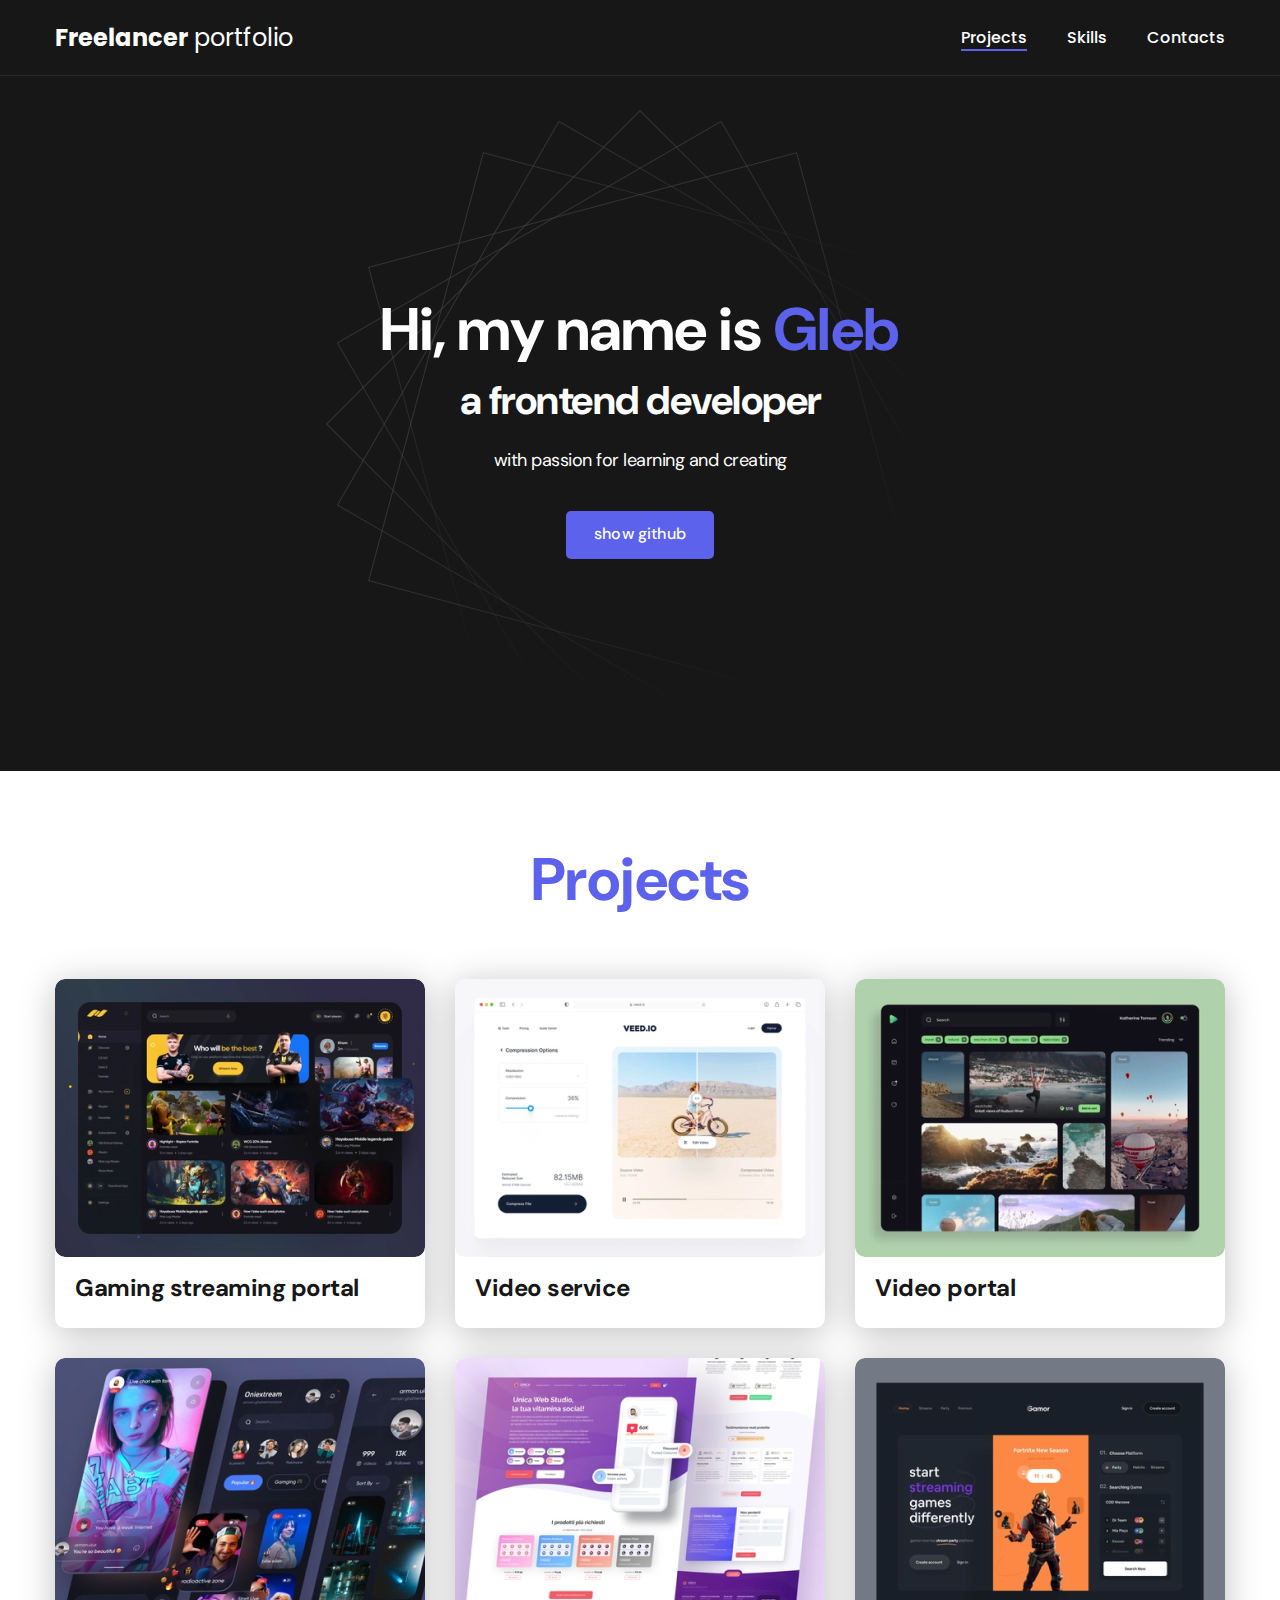
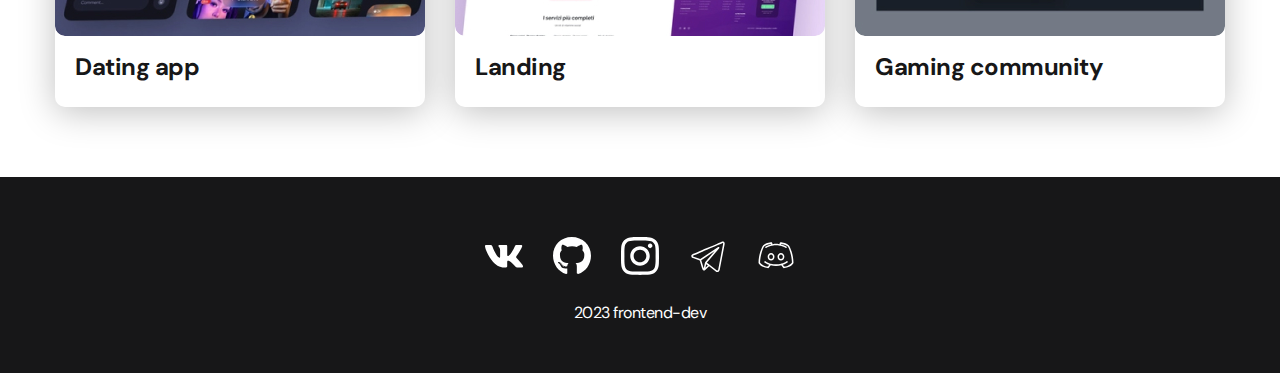
==== index.html @ 5297db78 "first commit" ====
<!DOCTYPE html>
<html lang="en">
<head>
    <meta charset="UTF-8">
    <meta http-equiv="X-UA-Compatible" content="IE=edge">
    <meta name="viewport" content="width=device-width, initial-scale=1.0">
    <title>Freelancer portfolio</title>
    <link rel="stylesheet" href="./css/main.css">
</head>
<body>
    <nav class="nav">
        <div class="container">
            <div class="nav-row">
                <a href="index.html" class="logo"><strong>Freelancer</strong> portfolio</a>
                <ul class="nav-list">
                    <li class="nav-list__item"><a href="./index.html" class="nav-list__link nav-list__link--active">Projects</a></li>
                    <li class="nav-list__item"><a href="./skills.html" class="nav-list__link">Skills</a></li>
                    <li class="nav-list__item"><a href="./contacts.html" class="nav-list__link">Contacts</a></li>
                </ul>
            </div>
        </div>
    </nav>

    <header class="header">
        <div class="header__wrapper">
            <h1 class="header__title">
                <strong>Hi, my name is <em>Gleb</em></strong><br>
                a frontend developer
            </h1>
            <div class="header__text">
                <p>with passion for learning and creating</p>
            </div>
            <a href="https://github.com/glebershov" class="btn">show github</a>
        </div>
    </header>

    <main class="section">
        <div class="container">
            <h2 class="title-1">Projects</h2>
            <ul class="projects">
                <li class="project">
                    <a href="./project-page.html" >
                        <img src="./img/projects/01.jpg" alt="Project img" class="project_img">
                        <h3 class="project_title">Gaming streaming portal</h3>
                    </a>
                </li>
                <li class="project">
                    <a href="./project-page.html" >
                    <img src="./img/projects/02.jpg" alt="Project img" class="project_img">
                    <h3 class="project_title">Video service</h3>
                    </a>
                </li>
                <li class="project">
                    <a href="./project-page.html" >
                    <img src="./img/projects/03.jpg" alt="Project img" class="project_img">
                    <h3 class="project_title">Video portal</h3>
                    </a>
                </li>
                <li class="project">
                    <img src="./img/projects/04.jpg" alt="Project img" class="project_img">
                    <h3 class="project_title">Dating app</h3>
                </li>
                <li class="project">
                    <img src="./img/projects/05.jpg" alt="Project img" class="project_img">
                    <h3 class="project_title">Landing</h3>
                </li>
                <li class="project">
                    <img src="./img/projects/06.jpg" alt="Project img" class="project_img">
                    <h3 class="project_title">Gaming community</h3>
                </li>
            </ul>
        </div>
    </main>

    <footer class="footer">
        <div class="container">
            <div class="footer_wrapper">
                <ul class="social">
                    <li class="social_item"><a href="https://vk.com/00o666o00"><img src="./img/icons/vk.svg" alt="link"></a></li>
                    <li class="social_item"><a href="https://github.com/glebershov"><img src="./img/icons/github.svg" alt="link"></a></li>
                    <li class="social_item"><a href="https://instagram.com/_bles.ssed_?igshid=OGQ5ZDc2ODk2ZA=="><img src="./img/icons/instagram.svg" alt="link"></a></li>
                    <li class="social_item"><a href="https://t.me/blessse3d"><img src="./img/icons/telegram.svg" alt="link"></a></li>
                    <li class="social_item"><a href="https://discordapp.com/users/.blessed/"><img src="./img/icons/discord.svg" alt="link"></a></li>
                </ul>
                <div class="copyright">2023 frontend-dev</div>
            </div>
        </div>
    </footer>
</body>
</html>
---- css/main.css ----
@import "./reset.css";
@import url('https://fonts.googleapis.com/css2?family=DM+Sans:opsz,wght@9..40,400;9..40,500;9..40,700&family=Poppins:wght@400;500;700&display=swap');


/*
font-family: 'DM Sans', sans-serif;
font-family: 'Poppins', sans-serif;
*/

:root {
    --black: #171718;
    --black-border: #26292d; 
    --white: #FFF;
    --purple: #5c62ec;

    --text-color: var(--black);
    --dark-bg: var(--black);
    --dark-border: var(--black-border);
    --header-text: var(--white);
    --accent: var(--purple);
} 

html, body {
    font-family: 'DM Sans', sans-serif;
    letter-spacing: -0.5px;
    color: var(--text-color);
}

.container {
    margin: 0 auto;
    padding: 0 15px;
    max-width: 1200px;
}

.none {
    display: none !important;
}

/* Nav */

.nav {
    padding: 20px 0;
    border-bottom: 1px solid var(--dark-border);
    background-color: var(--dark-bg);
    color: var(--header-text);
    letter-spacing: normal;
}

.nav-row {
    display: flex;
    justify-content: space-between;
    align-items: center;
    column-gap: 30px;
    row-gap: 20px;
    flex-wrap: wrap;
}

.logo {
    color: var(--header-text);
    font-family: 'Poppins', sans-serif;
    font-size: 24px;
}

.logo strong {
    font-weight: 700;
}

.nav-list {
    display: flex;
    align-items: center;
    column-gap: 40px;
    font-size: 16px;
    font-weight: 500;
    font-family: 'Poppins', sans-serif;
}

.nav-list__link {
    color: var(--header-text);
    transition: opacity 0.2s ease-in;
}

.nav-list__link:hover{
    opacity: 0.8;
}

.nav-list__link--active {
    position: relative;
}

.nav-list__link--active::before {
    content: "";


    position: absolute;
    left: 0;
    top: 100%;

    display: block;
    height: 2px;
    width: 100%;
    background-color: var(--accent);
}

/* header */

.header {
    padding: 40px 0;
    min-height: 695px;

    display: flex;
    justify-content: center;
    align-items: center;

    background-color: var(--dark-bg);
    background-image: url('./../img/header-bg.png');
    background-repeat: no-repeat;
    background-size: auto;
    background-position: center center;

    color: var(--header-text);
    text-align: center;

}

.header__wrapper {
    padding: 0 15px;
    max-width: 660px;
}

.header__title {
    margin-bottom: 20px;
    font-size: 40px;
    font-weight: 700;
    line-height: 1.4;
}

.header__title strong {
    font-size: 60px;
    font-weight: 700;
}

.header__title em {
    font-style: normal;
    color: var(--accent);
}

.header__text {
    margin-bottom: 40px;
    font-size: 18px;
    line-height: 1.333;
}

.header__text p + p {
    margin-top: 0.5em;
}

/* Btn */

.btn {
    display: inline-block;
    height: 48px;
    padding: 12px 28px;

    border-radius: 5px;
    background-color: var(--accent);
    color: var(--white);
    letter-spacing: 0.15px;
    font-size: 16px;
    font-weight: 500;

    transition: opacity 0.2s ease-in;
}

.btn:hover {
    opacity: 0.7;
}

.btn:active {
    position: relative;
    top: 2px;
}
/* button-outline */

.btn-outline {
    width: 169px;
    border-radius: 5px;
    padding: 12px 20px;

    border: 1px solid var(--black);
    color: var(--black);
}

/* General */

.section {
    padding: 70px 0;
}

.title-1 {
    margin-bottom: 60px;
    font-size: 60px;
    font-weight: 700;
    line-height: 1.3;
    color: var(--accent);
    text-align: center;
}

/*Projects */

.projects {
    display: flex;
    flex-wrap: wrap;
    column-gap: 30px;
    row-gap: 30px;
}

.project {
    max-width: 370px;
    background-color: var(--white);
    box-shadow: 0px 5px 35px 0px rgba(0, 0, 0, 0.25);
    border-radius: 10px;

}

.project_img {
    border-radius: 10px;
}

.project_title {
    padding: 15px 20px 25px;
    font-weight: 700;
    font-size: 24px;
    line-height: 1.3;
    color: var(--text-color);
}

/* Project details */

.project-details {
    margin: 0 auto;
    max-width: 865px;

    display: flex;
    flex-direction: column;
    align-items: center;

    text-align: center;
}

.project-details__img {
    max-width: 100%;
    margin-bottom: 40px;
    box-shadow: 0px 4px 4px 0px rgba(0, 0, 0, 0.25);
    border-radius: 10px;
}

.project-details__desk {
    font-weight: 700;
    font-size: 24px;
    line-height: 1.3;
    margin-bottom: 30px;
}

/* footer */

.footer {
    padding: 60px 0 50px;
    background-color:var(--dark-bg);
    color:var(--header-text);
}

.footer_wrapper {
    display: flex;
    flex-direction: column;
    align-items: center;
    row-gap: 27px;
}

.social {
    display: flex;
    column-gap: 30px;
    align-items: center;
}

.copyright {
    font-size: 16px;
}

.copyright p + p {
    margin-top: 0.5em;
}
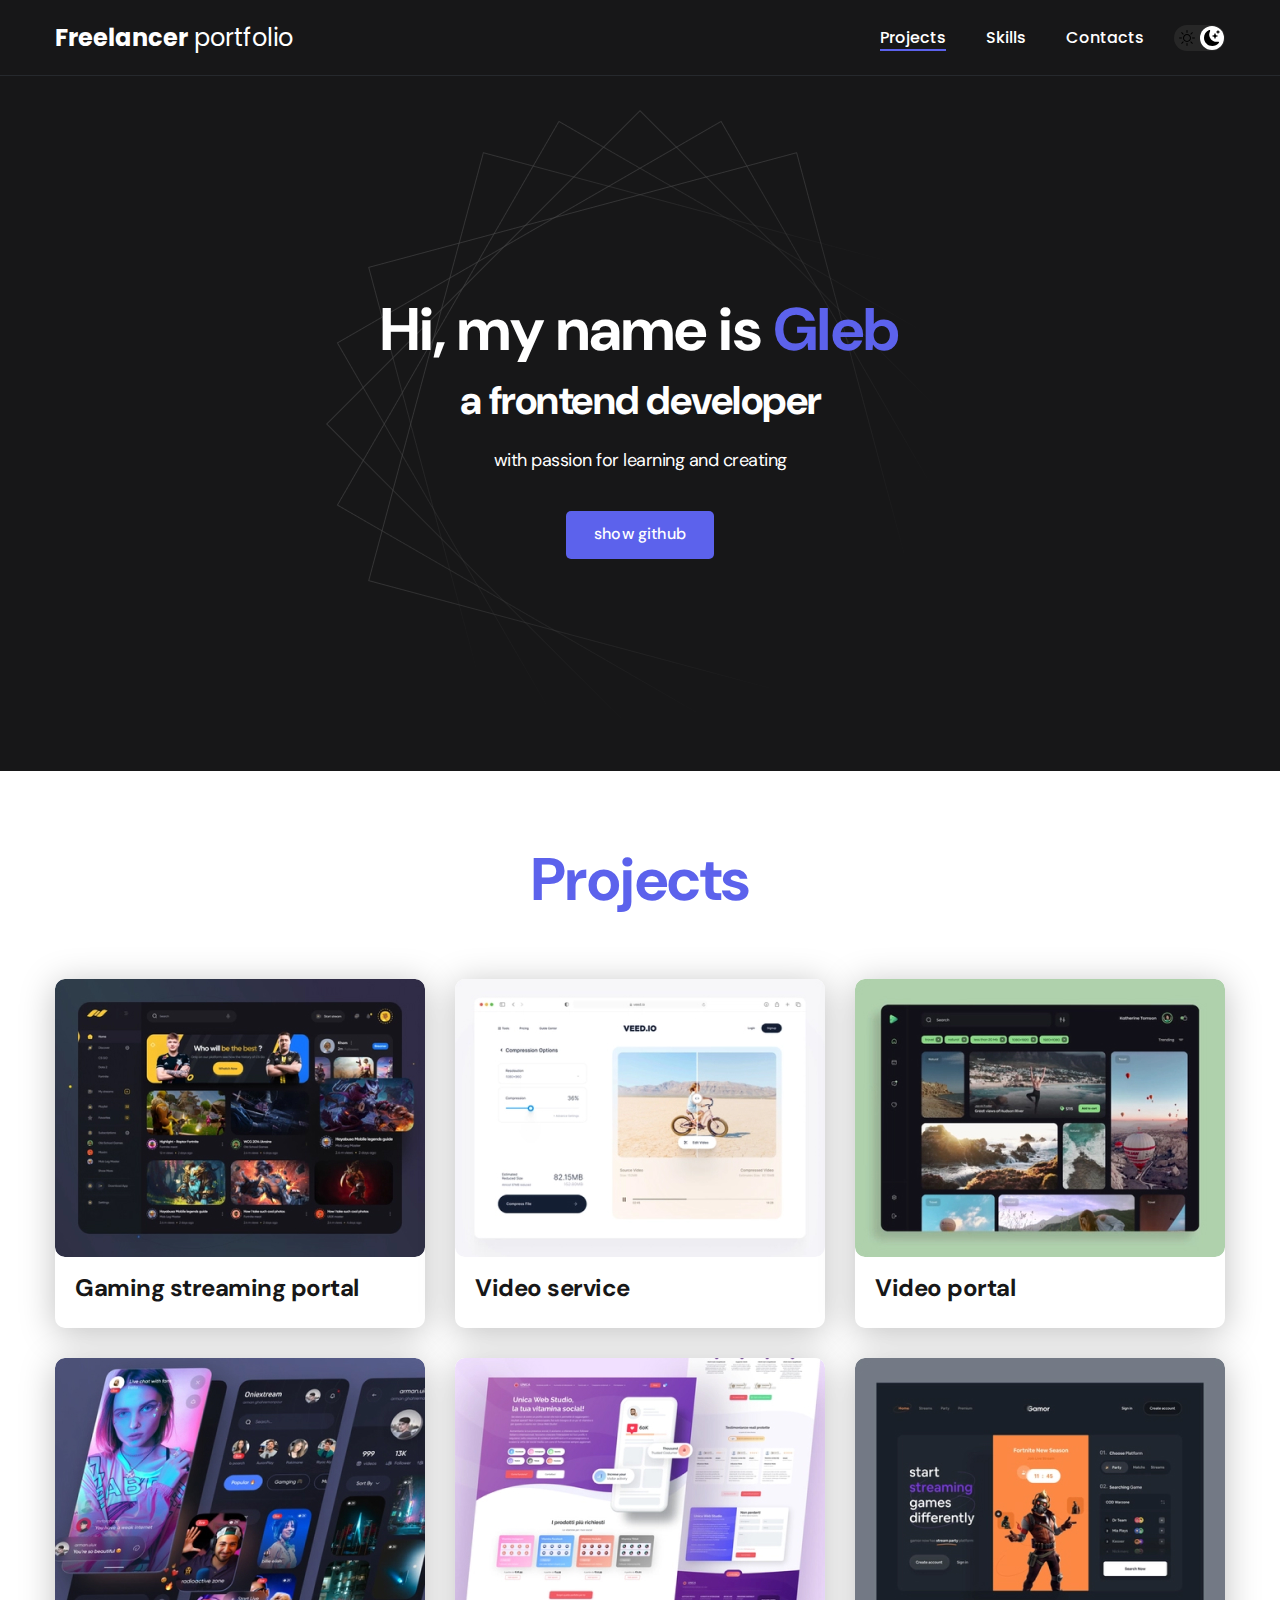
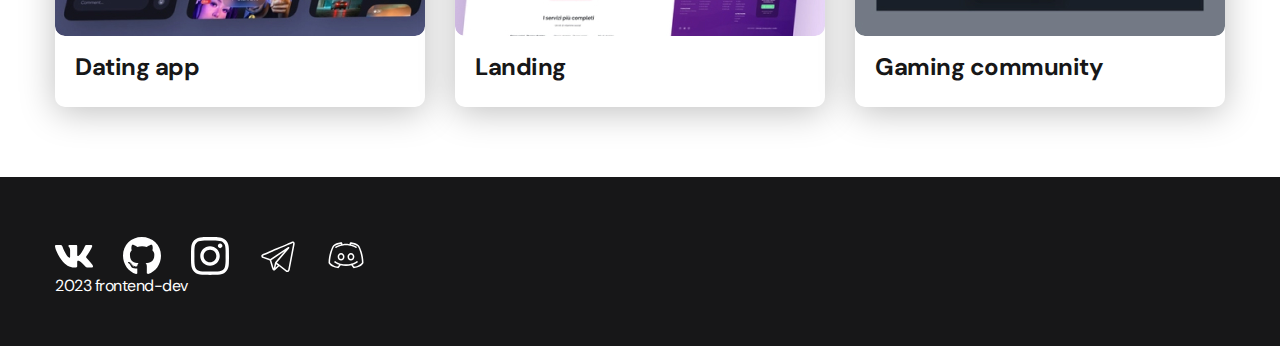
==== commit 4df60ad9: "add dark bg" ====
--- a/index.html
+++ b/index.html
@@ -12,6 +12,10 @@
         <div class="container">
             <div class="nav-row">
                 <a href="index.html" class="logo"><strong>Freelancer</strong> portfolio</a>
+                 <button class="dark-mode-btn dark-mode-btn--active">
+                    <img src="./img/icons/sun.svg" alt="Light mode" class="dark-mode-btn__icon">
+                    <img src="./img/icons/moon.svg" alt="Dark mode" class="dark-mode-btn__icon">
+                 </button>
                 <ul class="nav-list">
                     <li class="nav-list__item"><a href="./index.html" class="nav-list__link nav-list__link--active">Projects</a></li>
                     <li class="nav-list__item"><a href="./skills.html" class="nav-list__link">Skills</a></li>
@@ -86,5 +90,6 @@
             </div>
         </div>
     </footer>
+    <script src="./js/main.js"></script>
 </body>
 </html>--- a/css/main.css
+++ b/css/main.css
@@ -8,6 +8,7 @@
 */
 
 :root {
+    --pureblack: #000;
     --black: #171718;
     --black-border: #26292d; 
     --white: #FFF;
@@ -24,6 +25,9 @@
     font-family: 'DM Sans', sans-serif;
     letter-spacing: -0.5px;
     color: var(--text-color);
+    display: flex;
+    flex-direction: column;
+    height: 100%;
 }
 
 .container {
@@ -35,6 +39,25 @@
 .none {
     display: none !important;
 }
+
+.title-1 {
+    margin-bottom: 60px;
+    font-size: 60px;
+    font-weight: 700;
+    line-height: 1.3;
+    color: var(--accent);
+    text-align: center;
+}
+
+
+.title-2 {
+    margin-bottom: 20px;
+    
+    font-size: 40px;
+    line-height: 1.3;
+    font-weight: 700;
+}
+
 
 /* Nav */
 
@@ -48,7 +71,7 @@
 
 .nav-row {
     display: flex;
-    justify-content: space-between;
+    justify-content: flex-end;
     align-items: center;
     column-gap: 30px;
     row-gap: 20px;
@@ -56,6 +79,7 @@
 }
 
 .logo {
+    margin-right: auto;
     color: var(--header-text);
     font-family: 'Poppins', sans-serif;
     font-size: 24px;
@@ -67,6 +91,7 @@
 
 .nav-list {
     display: flex;
+    flex-wrap: wrap;
     align-items: center;
     column-gap: 40px;
     font-size: 16px;
@@ -99,6 +124,48 @@
     height: 2px;
     width: 100%;
     background-color: var(--accent);
+}
+
+/*Dark mode btn*/
+
+.dark-mode-btn{
+    order: 9;
+    position: relative;
+    display: flex;
+    justify-content: space-between;
+
+    width: 51px;
+    height: 26px;
+    padding: 5px;
+
+    border-radius: 50px;
+    background-color: #272727;
+}
+
+.dark-mode-btn::before {
+    content: "";
+    position: absolute;
+    top: 1px;
+    left: 1px;
+
+
+    display: block;
+    width: 24px;
+    height: 24px;
+
+    border-radius: 50%;
+    background-color: white;
+
+    transition: left 0.2s ease-in; 
+}
+
+.dark-mode-btn--active::before {
+    left: 26px;
+}
+
+.dark-mode-btn__icon {
+    position: relative;
+    z-index: 9;
 }
 
 /* header */
@@ -182,27 +249,32 @@
 /* button-outline */
 
 .btn-outline {
-    width: 169px;
+
+    display: flex;
+    column-gap: 10px;
+    align-items: center;
+
+    height: 48px;
+    padding: 12px 20px;
+    
     border-radius: 5px;
-    padding: 12px 20px;
-
-    border: 1px solid var(--black);
-    color: var(--black);
+    border: 1px solid var(--pureblack);
+    color: var(--pureblack);
+}
+
+.btn-outline:active {
+    position: relative;
+    top: 2px;
+}
+
+.btn-outline:hover {
+    opacity: 0.7;
 }
 
 /* General */
 
 .section {
     padding: 70px 0;
-}
-
-.title-1 {
-    margin-bottom: 60px;
-    font-size: 60px;
-    font-weight: 700;
-    line-height: 1.3;
-    color: var(--accent);
-    text-align: center;
 }
 
 /*Projects */
@@ -212,6 +284,7 @@
     flex-wrap: wrap;
     column-gap: 30px;
     row-gap: 30px;
+    justify-content: center;
 }
 
 .project {
@@ -260,16 +333,37 @@
     line-height: 1.3;
     margin-bottom: 30px;
 }
+/* content list */
+
+.content-list {
+    margin: 0 auto;
+    max-width: 570px;
+    display: flex;
+    flex-direction: column;
+    align-items: center;
+    row-gap: 40px;
+    text-align: center;
+}
+
+.content-list__item {
+    font-size: 18px;
+    line-height: 1.5;
+}
+
+.content-list__item {
+    margin-top: 0.5em;
+}
 
 /* footer */
 
 .footer {
+    margin-top: auto;
     padding: 60px 0 50px;
-    background-color:var(--dark-bg);
-    color:var(--header-text);
-}
-
-.footer_wrapper {
+    background-color: var(--dark-bg);
+    color: var(--header-text);
+}
+
+.footer__wrapper {
     display: flex;
     flex-direction: column;
     align-items: center;
@@ -288,4 +382,81 @@
 
 .copyright p + p {
     margin-top: 0.5em;
-}+}
+
+@media (max-width: 620px) {
+
+    /* Header */
+    .header {
+        min-height: unset;
+    }
+
+    .header__title {
+        font-size: 30px;
+    }
+
+    .header__title strong{
+        font-size: 40px;
+    } 
+
+    /*Nav*/
+    .nav-row {
+        justify-content: space-between;
+    }
+
+    .dark-mode-btn {
+        order: 0;
+    }
+
+    /*General*/
+    .section {
+        padding: 40px 0;
+    }
+
+    .title-1 {
+        font-size: 40px;
+        margin-bottom: 30px;
+    }
+
+    .projects {
+        justify-content: center;
+    }
+
+    .project_title {
+        font-size: 22px;
+    }
+
+    .project-details__desk {
+        font-size: 20px;
+        margin-bottom: 20px;
+    }
+
+    .footer {
+        padding: 40px 0 30px;
+    }
+
+    .footer__wrapper {
+        row-gap: 20px;
+    }
+
+    .social {
+        column-gap: 20px;
+    }
+
+    .social_item {
+        width: 28px;
+    }
+
+    .title-2 {
+        font-size: 30px;
+        margin-bottom: 10px;
+    }
+
+    .content-list {
+        row-gap: 20px;
+    }
+
+    .content-list__item {
+        font-size: 16px;
+    }
+}
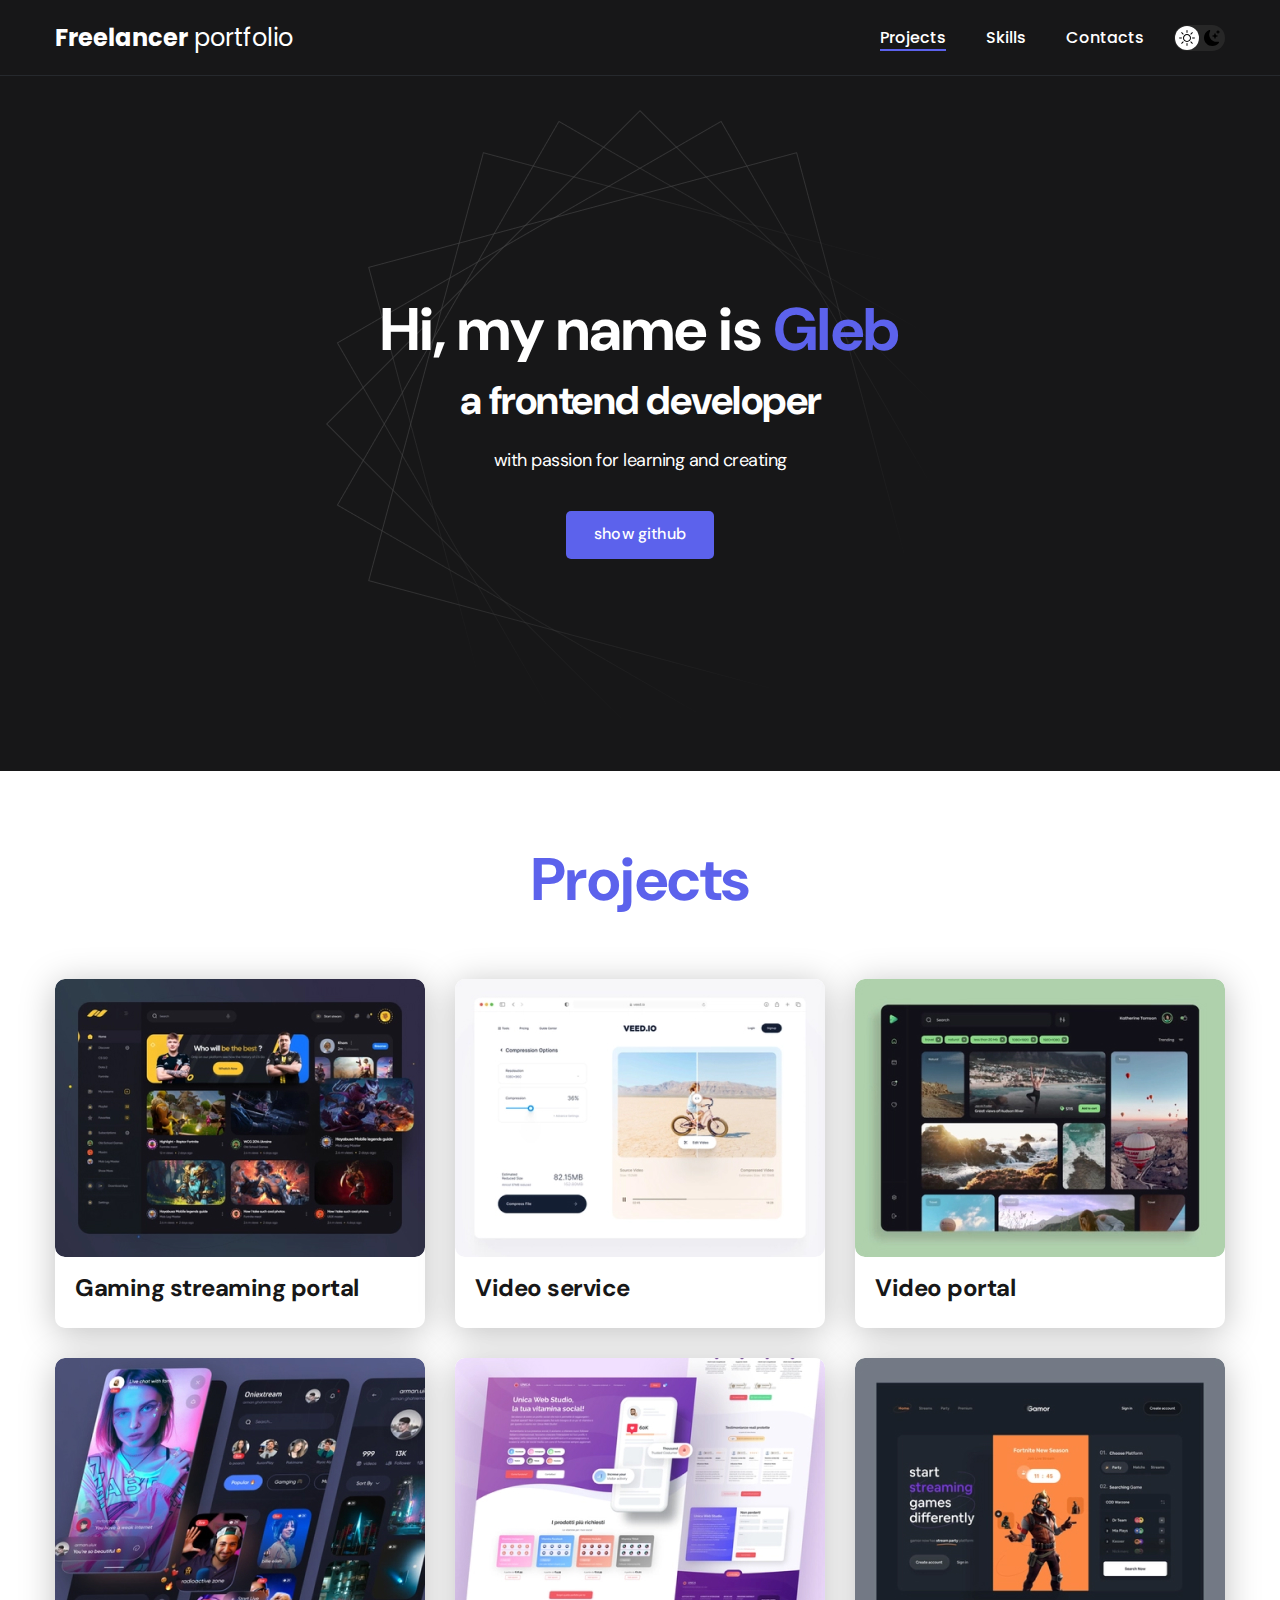
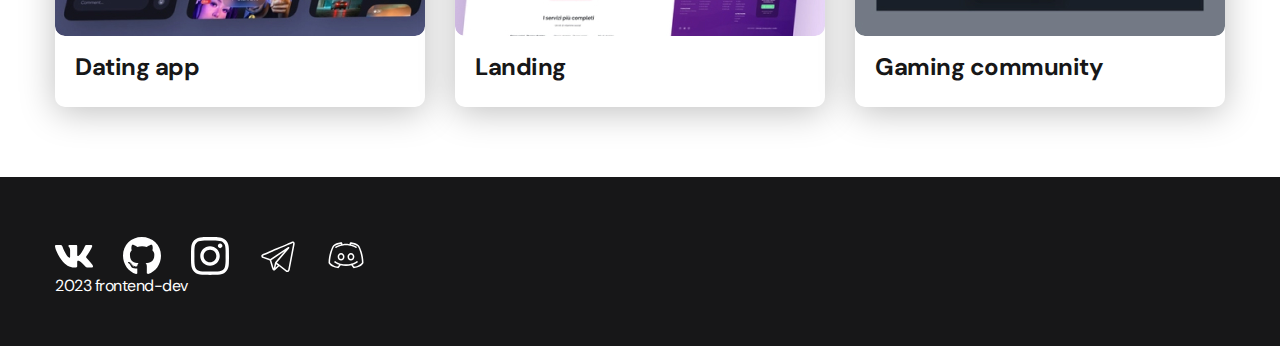
==== commit a5ae0824: "add dark theme" ====
--- a/index.html
+++ b/index.html
@@ -7,15 +7,17 @@
     <title>Freelancer portfolio</title>
     <link rel="stylesheet" href="./css/main.css">
 </head>
-<body>
+<body class="">
     <nav class="nav">
         <div class="container">
             <div class="nav-row">
                 <a href="index.html" class="logo"><strong>Freelancer</strong> portfolio</a>
-                 <button class="dark-mode-btn dark-mode-btn--active">
+
+                <button class="dark-mode-btn">
                     <img src="./img/icons/sun.svg" alt="Light mode" class="dark-mode-btn__icon">
                     <img src="./img/icons/moon.svg" alt="Dark mode" class="dark-mode-btn__icon">
-                 </button>
+                </button>
+
                 <ul class="nav-list">
                     <li class="nav-list__item"><a href="./index.html" class="nav-list__link nav-list__link--active">Projects</a></li>
                     <li class="nav-list__item"><a href="./skills.html" class="nav-list__link">Skills</a></li>
@@ -90,6 +92,6 @@
             </div>
         </div>
     </footer>
-    <script src="./js/main.js"></script>
+        <script src="./js/main.js"></script>
 </body>
 </html>--- a/css/main.css
+++ b/css/main.css
@@ -19,15 +19,42 @@
     --dark-border: var(--black-border);
     --header-text: var(--white);
     --accent: var(--purple);
+
+    /* Light mode */
+    --page-bg: var(--white);
+    --text-color: var(--black);
+
+    --title-1: var(--accent);
+
+    --project-card-bg: var(--white);
+    --project-card-text: var(--black);
+    --box-shadow: 0px 5px 35px 0px rgba(0, 0, 0, 0.25);
+
 } 
 
+.dark {
+    /* Dark mode */
+    --page-bg: #252526;
+    --text-color: var(--white);
+
+    --title-1: var(--white);
+
+    --project-card-bg: var(--black);
+    --project-card-text: var(--white);
+    --box-shadow: 0px 5px 35px 0px rgba(0, 0, 0, 0.8);
+}
+
 html, body {
+    display: flex;
+    flex-direction: column;
+    min-height: 100vh;
+
     font-family: 'DM Sans', sans-serif;
     letter-spacing: -0.5px;
+
+    /*Light mode*/
+    background-color: var(--page-bg);
     color: var(--text-color);
-    display: flex;
-    flex-direction: column;
-    height: 100%;
 }
 
 .container {
@@ -45,7 +72,7 @@
     font-size: 60px;
     font-weight: 700;
     line-height: 1.3;
-    color: var(--accent);
+    color: var(--title-1);
     text-align: center;
 }
 
@@ -258,7 +285,8 @@
     padding: 12px 20px;
     
     border-radius: 5px;
-    border: 1px solid var(--pureblack);
+    border: 1px solid var(--blackpure);
+    background-color: var(--white);
     color: var(--pureblack);
 }
 
@@ -289,10 +317,9 @@
 
 .project {
     max-width: 370px;
-    background-color: var(--white);
-    box-shadow: 0px 5px 35px 0px rgba(0, 0, 0, 0.25);
+    background-color: var(--project-card-bg);
+    box-shadow: var(--box-shadow);
     border-radius: 10px;
-
 }
 
 .project_img {
@@ -304,7 +331,7 @@
     font-weight: 700;
     font-size: 24px;
     line-height: 1.3;
-    color: var(--text-color);
+    color: var(--project-card-text);
 }
 
 /* Project details */
